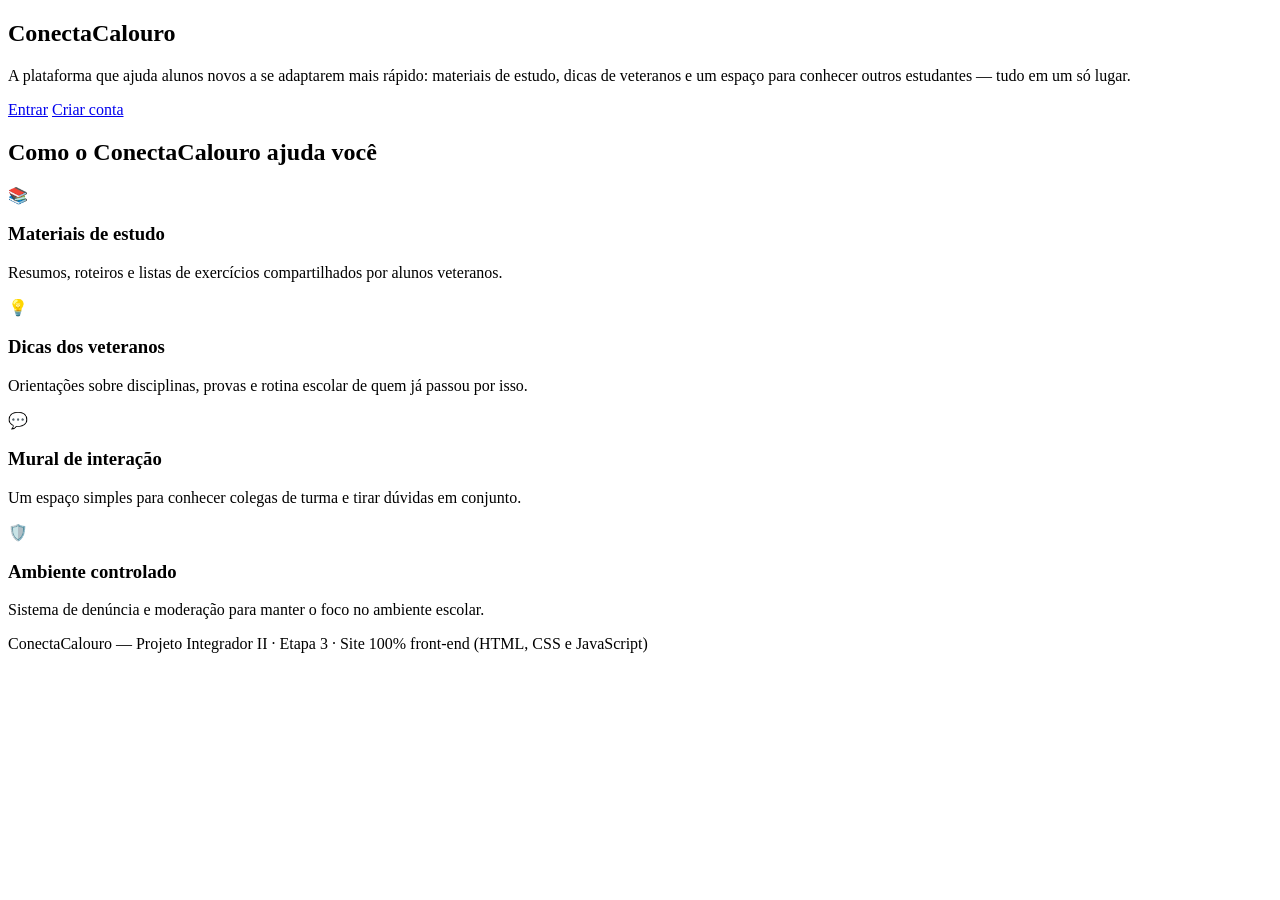
==== src/html/index.html @ 374172de "Add files via upload" ====
<!DOCTYPE html>
<html lang="pt-br">
<head>
  <meta charset="UTF-8" />
  <meta name="viewport" content="width=device-width, initial-scale=1.0" />
  <title>ConectaCalouro — Página Inicial</title>
  <link rel="stylesheet" href="css/style.css" />
</head>
<body>
  <nav class="navbar"><div id="navbar"></div></nav>

  <section class="hero">
    <h1>Conecta<span style="color:var(--accent)">Calouro</span></h1>
    <p class="tagline">
      A plataforma que ajuda alunos novos a se adaptarem mais rápido: materiais de estudo,
      dicas de veteranos e um espaço para conhecer outros estudantes — tudo em um só lugar.
    </p>
    <div class="hero-buttons">
      <a href="login.html" class="btn btn-primary">Entrar</a>
      <a href="cadastro.html" class="btn btn-outline">Criar conta</a>
    </div>
  </section>

  <section class="features">
    <div class="container">
      <h2>Como o ConectaCalouro ajuda você</h2>
      <div class="features-grid">
        <div class="feature-card">
          <div class="icon">📚</div>
          <h3>Materiais de estudo</h3>
          <p>Resumos, roteiros e listas de exercícios compartilhados por alunos veteranos.</p>
        </div>
        <div class="feature-card">
          <div class="icon">💡</div>
          <h3>Dicas dos veteranos</h3>
          <p>Orientações sobre disciplinas, provas e rotina escolar de quem já passou por isso.</p>
        </div>
        <div class="feature-card">
          <div class="icon">💬</div>
          <h3>Mural de interação</h3>
          <p>Um espaço simples para conhecer colegas de turma e tirar dúvidas em conjunto.</p>
        </div>
        <div class="feature-card">
          <div class="icon">🛡️</div>
          <h3>Ambiente controlado</h3>
          <p>Sistema de denúncia e moderação para manter o foco no ambiente escolar.</p>
        </div>
      </div>
    </div>
  </section>

  <footer class="site-footer">
    ConectaCalouro — Projeto Integrador II · Etapa 3 · Site 100% front-end (HTML, CSS e JavaScript)
  </footer>

  <script src="js/dados.js"></script>
  <script src="js/auth.js"></script>
  <script src="js/script.js"></script>
  <script>ccRenderNavbar("home");</script>
</body>
</html>
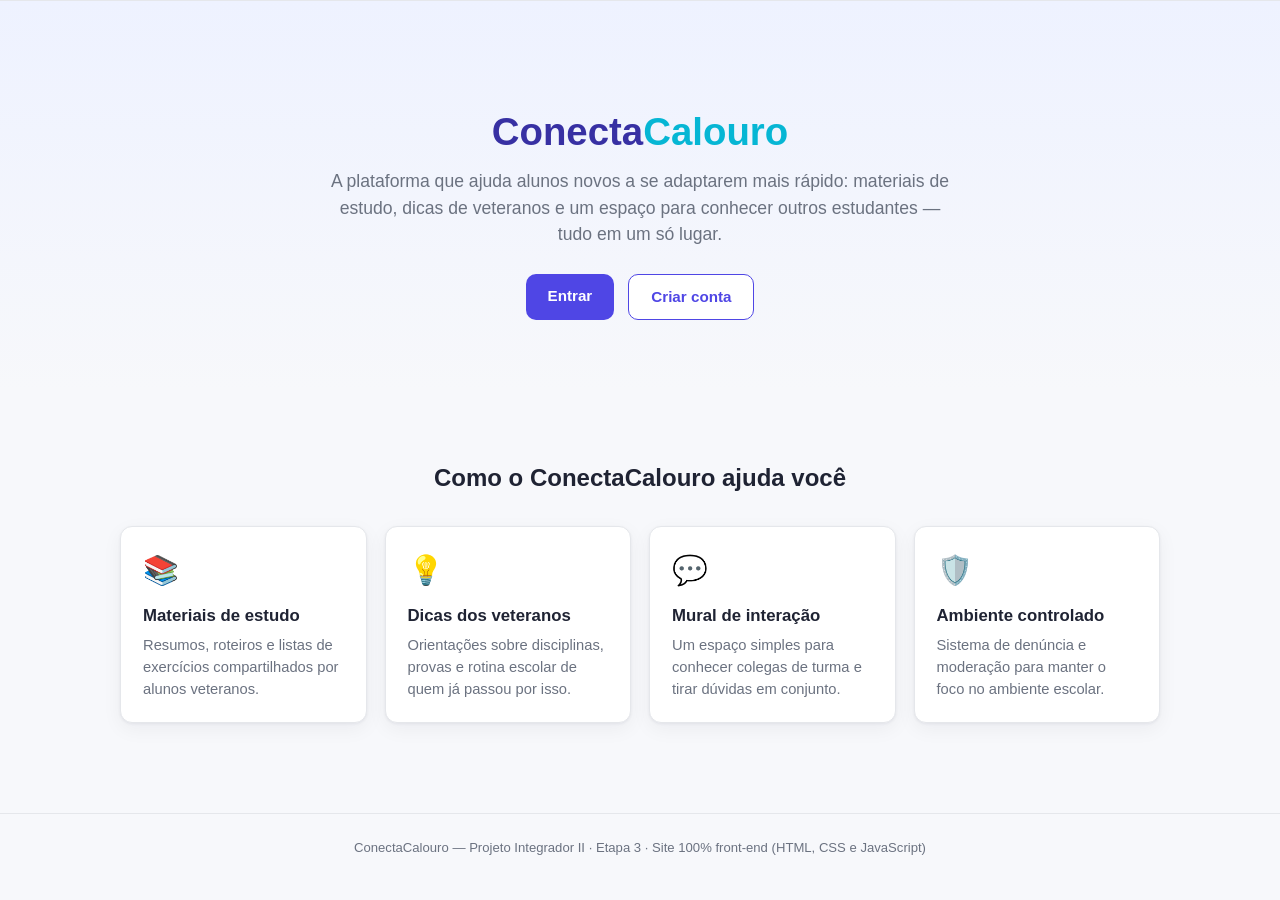
==== commit e8bc4495: "Fix CSS file path case sensitivity" ====
--- a/src/html/index.html
+++ b/src/html/index.html
@@ -4,7 +4,7 @@
   <meta charset="UTF-8" />
   <meta name="viewport" content="width=device-width, initial-scale=1.0" />
   <title>ConectaCalouro — Página Inicial</title>
-  <link rel="stylesheet" href="css/style.css" />
+  <link rel="stylesheet" href="../css/style.css" />
 </head>
 <body>
   <nav class="navbar"><div id="navbar"></div></nav>
--- a/src/css/style.css
+++ b/src/css/style.css
@@ -0,0 +1,447 @@
+/* ===========================================================
+   ConectaCalouro — style.css
+   Projeto Integrador II — Etapa 3
+   =========================================================== */
+
+:root {
+  --primary: #4f46e5;
+  --primary-dark: #3730a3;
+  --primary-light: #eef2ff;
+  --accent: #06b6d4;
+  --bg: #f7f8fb;
+  --card-bg: #ffffff;
+  --text: #1f2333;
+  --muted: #6b7280;
+  --border: #e5e7eb;
+  --success: #16a34a;
+  --success-bg: #dcfce7;
+  --danger: #dc2626;
+  --danger-bg: #fee2e2;
+  --warning: #d97706;
+  --warning-bg: #fef3c7;
+  --radius: 12px;
+  --shadow: 0 1px 3px rgba(20, 20, 43, 0.06), 0 6px 20px rgba(20, 20, 43, 0.05);
+  --font: "Segoe UI", Roboto, "Helvetica Neue", Arial, sans-serif;
+}
+
+* { box-sizing: border-box; }
+
+html, body {
+  margin: 0;
+  padding: 0;
+  font-family: var(--font);
+  background: var(--bg);
+  color: var(--text);
+  line-height: 1.5;
+}
+
+a { color: inherit; text-decoration: none; }
+img { max-width: 100%; display: block; }
+
+.container {
+  max-width: 1080px;
+  margin: 0 auto;
+  padding: 0 20px;
+}
+
+/* ---------- Navbar ---------- */
+.navbar {
+  background: var(--card-bg);
+  border-bottom: 1px solid var(--border);
+  position: sticky;
+  top: 0;
+  z-index: 50;
+}
+
+.navbar-inner {
+  max-width: 1080px;
+  margin: 0 auto;
+  padding: 14px 20px;
+  display: flex;
+  align-items: center;
+  justify-content: space-between;
+  flex-wrap: wrap;
+  gap: 10px;
+}
+
+.brand {
+  font-size: 1.25rem;
+  font-weight: 800;
+  color: var(--primary);
+  display: flex;
+  align-items: center;
+  gap: 8px;
+}
+
+.brand span.dot { color: var(--accent); }
+
+.nav-links {
+  display: flex;
+  align-items: center;
+  gap: 6px;
+  flex-wrap: wrap;
+}
+
+.nav-links a, .nav-links button {
+  font-size: 0.92rem;
+  padding: 8px 12px;
+  border-radius: 8px;
+  color: var(--muted);
+  background: transparent;
+  border: none;
+  cursor: pointer;
+  font-family: var(--font);
+}
+
+.nav-links a:hover, .nav-links button:hover {
+  background: var(--primary-light);
+  color: var(--primary-dark);
+}
+
+.nav-links a.active {
+  background: var(--primary-light);
+  color: var(--primary-dark);
+  font-weight: 600;
+}
+
+.nav-user {
+  font-size: 0.85rem;
+  color: var(--muted);
+  padding: 6px 12px;
+  background: var(--bg);
+  border-radius: 8px;
+  border: 1px solid var(--border);
+}
+
+.badge-tipo {
+  display: inline-block;
+  padding: 2px 8px;
+  border-radius: 999px;
+  font-size: 0.72rem;
+  font-weight: 700;
+  text-transform: uppercase;
+  margin-left: 6px;
+}
+.badge-novato { background: var(--warning-bg); color: var(--warning); }
+.badge-veterano { background: var(--success-bg); color: var(--success); }
+.badge-admin { background: #ede9fe; color: #6d28d9; }
+
+/* ---------- Hero ---------- */
+.hero {
+  padding: 70px 20px;
+  text-align: center;
+  background: linear-gradient(180deg, var(--primary-light), var(--bg));
+}
+
+.hero h1 {
+  font-size: 2.4rem;
+  margin-bottom: 8px;
+  color: var(--primary-dark);
+}
+
+.hero p.tagline {
+  font-size: 1.1rem;
+  color: var(--muted);
+  max-width: 620px;
+  margin: 0 auto 26px;
+}
+
+.hero-buttons {
+  display: flex;
+  gap: 14px;
+  justify-content: center;
+  flex-wrap: wrap;
+}
+
+.features {
+  padding: 50px 20px;
+}
+
+.features h2 {
+  text-align: center;
+  margin-bottom: 30px;
+}
+
+.features-grid {
+  display: grid;
+  grid-template-columns: repeat(auto-fit, minmax(220px, 1fr));
+  gap: 18px;
+}
+
+.feature-card {
+  background: var(--card-bg);
+  border: 1px solid var(--border);
+  border-radius: var(--radius);
+  padding: 22px;
+  box-shadow: var(--shadow);
+}
+
+.feature-card .icon { font-size: 1.8rem; margin-bottom: 10px; }
+.feature-card h3 { margin: 0 0 6px; font-size: 1.05rem; }
+.feature-card p { margin: 0; color: var(--muted); font-size: 0.92rem; }
+
+/* ---------- Buttons ---------- */
+.btn {
+  display: inline-block;
+  padding: 11px 22px;
+  border-radius: 10px;
+  border: none;
+  font-weight: 600;
+  font-size: 0.95rem;
+  cursor: pointer;
+  font-family: var(--font);
+  transition: transform 0.05s ease, opacity 0.15s ease;
+}
+.btn:active { transform: scale(0.98); }
+
+.btn-primary { background: var(--primary); color: #fff; }
+.btn-primary:hover { background: var(--primary-dark); }
+
+.btn-outline { background: #fff; color: var(--primary); border: 1.5px solid var(--primary); }
+.btn-outline:hover { background: var(--primary-light); }
+
+.btn-danger { background: var(--danger-bg); color: var(--danger); }
+.btn-danger:hover { opacity: 0.85; }
+
+.btn-success { background: var(--success-bg); color: var(--success); }
+.btn-sm { padding: 6px 12px; font-size: 0.82rem; border-radius: 8px; }
+.btn-block { width: 100%; }
+.btn[disabled] { opacity: 0.5; cursor: not-allowed; }
+
+/* ---------- Forms ---------- */
+.auth-wrap {
+  min-height: calc(100vh - 60px);
+  display: flex;
+  align-items: center;
+  justify-content: center;
+  padding: 40px 16px;
+}
+
+.card {
+  background: var(--card-bg);
+  border: 1px solid var(--border);
+  border-radius: var(--radius);
+  box-shadow: var(--shadow);
+  padding: 26px;
+}
+
+.auth-card { width: 100%; max-width: 400px; }
+.auth-card h1 { font-size: 1.4rem; margin-top: 0; text-align: center; color: var(--primary-dark); }
+.auth-card p.sub { text-align: center; color: var(--muted); font-size: 0.88rem; margin-top: -6px; margin-bottom: 20px; }
+
+.field { margin-bottom: 16px; }
+.field label { display: block; font-size: 0.85rem; font-weight: 600; margin-bottom: 5px; }
+.field input, .field select, .field textarea {
+  width: 100%;
+  padding: 10px 12px;
+  border-radius: 8px;
+  border: 1px solid var(--border);
+  font-family: var(--font);
+  font-size: 0.94rem;
+  background: #fff;
+}
+.field input:focus, .field select:focus, .field textarea:focus {
+  outline: none;
+  border-color: var(--primary);
+}
+.field .hint { font-size: 0.78rem; color: var(--muted); margin-top: 4px; }
+
+.auth-switch { text-align: center; margin-top: 16px; font-size: 0.88rem; color: var(--muted); }
+.auth-switch a { color: var(--primary); font-weight: 600; }
+
+.demo-box {
+  margin-top: 18px;
+  padding: 12px 14px;
+  background: var(--bg);
+  border: 1px dashed var(--border);
+  border-radius: 8px;
+  font-size: 0.78rem;
+  color: var(--muted);
+}
+.demo-box b { color: var(--text); }
+
+/* ---------- Page layout ---------- */
+.page {
+  max-width: 1080px;
+  margin: 0 auto;
+  padding: 30px 20px 60px;
+}
+
+.page-header {
+  display: flex;
+  align-items: center;
+  justify-content: space-between;
+  flex-wrap: wrap;
+  gap: 10px;
+  margin-bottom: 22px;
+}
+
+.page-header h1 { margin: 0; font-size: 1.6rem; }
+.page-header p { margin: 4px 0 0; color: var(--muted); font-size: 0.92rem; }
+
+.toolbar {
+  display: flex;
+  gap: 10px;
+  flex-wrap: wrap;
+  margin-bottom: 20px;
+  align-items: center;
+}
+
+.toolbar select, .toolbar input {
+  padding: 9px 12px;
+  border-radius: 8px;
+  border: 1px solid var(--border);
+  font-family: var(--font);
+}
+
+/* ---------- Cards grid ---------- */
+.grid {
+  display: grid;
+  grid-template-columns: repeat(auto-fill, minmax(260px, 1fr));
+  gap: 16px;
+}
+
+.item-card {
+  background: var(--card-bg);
+  border: 1px solid var(--border);
+  border-radius: var(--radius);
+  padding: 18px;
+  box-shadow: var(--shadow);
+  display: flex;
+  flex-direction: column;
+  gap: 8px;
+}
+
+.item-card .tag {
+  align-self: flex-start;
+  background: var(--primary-light);
+  color: var(--primary-dark);
+  font-size: 0.72rem;
+  font-weight: 700;
+  padding: 3px 9px;
+  border-radius: 999px;
+  text-transform: uppercase;
+}
+
+.item-card h3 { margin: 0; font-size: 1.05rem; }
+.item-card p.desc { margin: 0; color: var(--muted); font-size: 0.9rem; flex-grow: 1; }
+.item-card .meta { font-size: 0.78rem; color: var(--muted); }
+.item-card .actions { display: flex; gap: 8px; margin-top: 6px; flex-wrap: wrap; }
+
+/* ---------- Mural / publicações ---------- */
+.post {
+  background: var(--card-bg);
+  border: 1px solid var(--border);
+  border-radius: var(--radius);
+  padding: 18px;
+  margin-bottom: 16px;
+  box-shadow: var(--shadow);
+}
+.post .post-head {
+  display: flex;
+  justify-content: space-between;
+  align-items: center;
+  margin-bottom: 8px;
+}
+.post .autor { font-weight: 700; font-size: 0.92rem; }
+.post .data { font-size: 0.76rem; color: var(--muted); }
+.post .texto { font-size: 0.95rem; margin-bottom: 10px; }
+.post .actions { display: flex; gap: 10px; }
+.post .comentarios {
+  margin-top: 10px;
+  padding-top: 10px;
+  border-top: 1px solid var(--border);
+  display: flex;
+  flex-direction: column;
+  gap: 8px;
+}
+.comentario { font-size: 0.85rem; background: var(--bg); padding: 8px 10px; border-radius: 8px; }
+.comentario b { font-size: 0.82rem; }
+.comment-form { display: flex; gap: 8px; margin-top: 8px; }
+.comment-form input { flex: 1; }
+
+/* ---------- Table (admin) ---------- */
+table { width: 100%; border-collapse: collapse; background: var(--card-bg); border-radius: var(--radius); overflow: hidden; box-shadow: var(--shadow); }
+th, td { padding: 11px 14px; text-align: left; font-size: 0.88rem; border-bottom: 1px solid var(--border); }
+th { background: var(--bg); font-size: 0.78rem; text-transform: uppercase; color: var(--muted); }
+tr:last-child td { border-bottom: none; }
+
+.tabs { display: flex; gap: 6px; margin-bottom: 20px; border-bottom: 1px solid var(--border); }
+.tab-btn {
+  padding: 10px 16px;
+  border: none;
+  background: none;
+  cursor: pointer;
+  font-family: var(--font);
+  font-size: 0.9rem;
+  color: var(--muted);
+  border-bottom: 2px solid transparent;
+}
+.tab-btn.active { color: var(--primary); border-bottom-color: var(--primary); font-weight: 700; }
+.tab-panel { display: none; }
+.tab-panel.active { display: block; }
+
+/* ---------- Alerts / toast ---------- */
+.alert {
+  padding: 12px 14px;
+  border-radius: 8px;
+  font-size: 0.88rem;
+  margin-bottom: 16px;
+}
+.alert-error { background: var(--danger-bg); color: var(--danger); }
+.alert-success { background: var(--success-bg); color: var(--success); }
+.alert-info { background: var(--primary-light); color: var(--primary-dark); }
+
+#toast-container {
+  position: fixed;
+  top: 18px;
+  right: 18px;
+  z-index: 999;
+  display: flex;
+  flex-direction: column;
+  gap: 10px;
+}
+.toast {
+  min-width: 220px;
+  max-width: 320px;
+  padding: 12px 16px;
+  border-radius: 10px;
+  box-shadow: var(--shadow);
+  font-size: 0.88rem;
+  font-weight: 600;
+  animation: slidein 0.2s ease;
+}
+.toast-success { background: var(--success); color: #fff; }
+.toast-error { background: var(--danger); color: #fff; }
+.toast-info { background: var(--primary); color: #fff; }
+
+@keyframes slidein {
+  from { transform: translateX(30px); opacity: 0; }
+  to { transform: translateX(0); opacity: 1; }
+}
+
+.empty-state {
+  text-align: center;
+  padding: 40px 20px;
+  color: var(--muted);
+  background: var(--card-bg);
+  border: 1px dashed var(--border);
+  border-radius: var(--radius);
+}
+
+.status-pendente { color: var(--warning); font-weight: 700; }
+.status-resolvida { color: var(--success); font-weight: 700; }
+
+footer.site-footer {
+  text-align: center;
+  padding: 24px;
+  color: var(--muted);
+  font-size: 0.82rem;
+  border-top: 1px solid var(--border);
+  margin-top: 40px;
+}
+
+@media (max-width: 640px) {
+  .hero h1 { font-size: 1.8rem; }
+  .navbar-inner { flex-direction: column; align-items: flex-start; }
+}
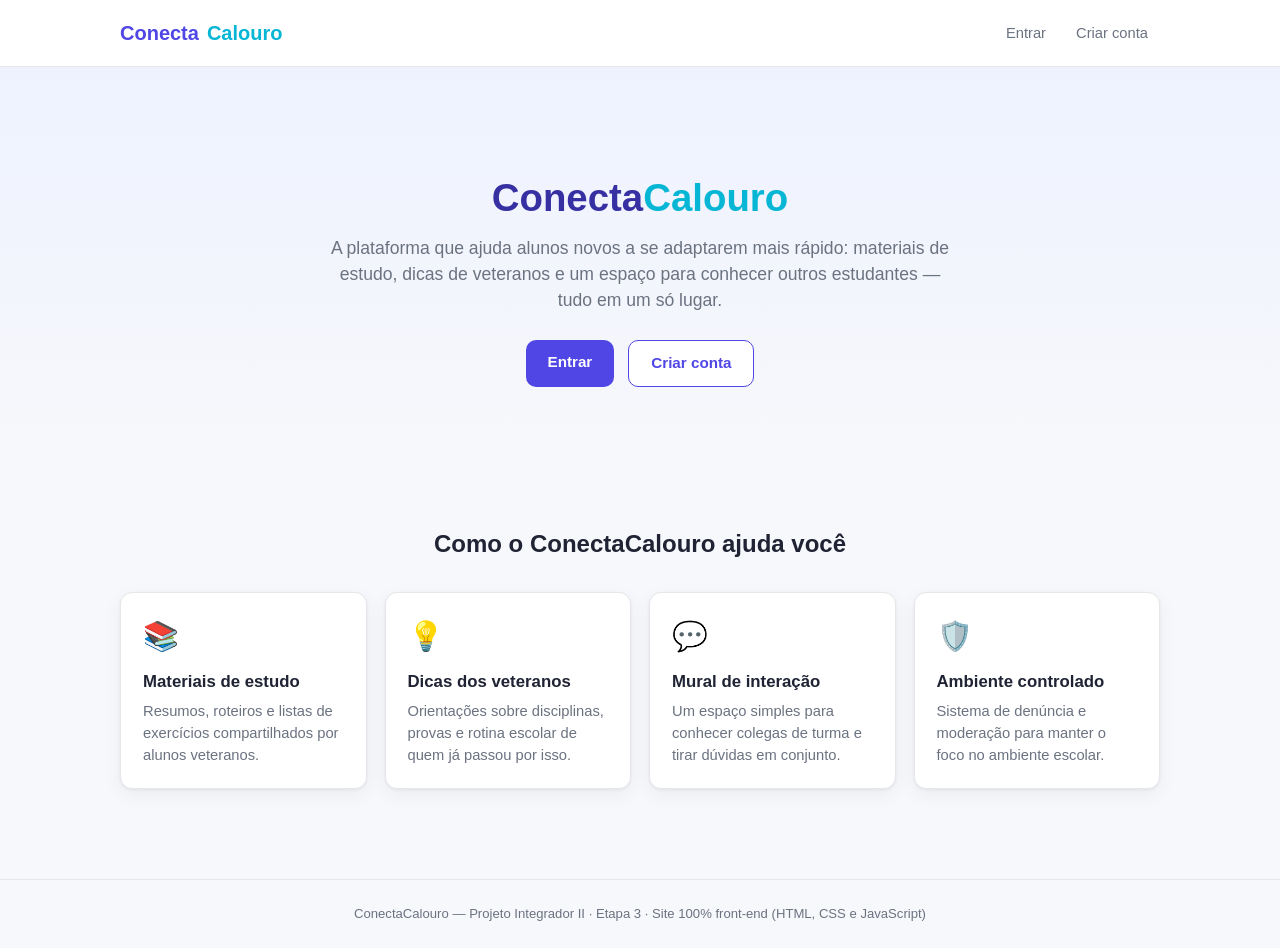
==== commit f9556cdb: "Update index.html" ====
--- a/src/html/index.html
+++ b/src/html/index.html
@@ -53,9 +53,9 @@
     ConectaCalouro — Projeto Integrador II · Etapa 3 · Site 100% front-end (HTML, CSS e JavaScript)
   </footer>
 
-  <script src="js/dados.js"></script>
-  <script src="js/auth.js"></script>
-  <script src="js/script.js"></script>
-  <script>ccRenderNavbar("home");</script>
+<script src="../js/dados.js"></script>
+<script src="../js/auth.js"></script>
+<script src="../js/script.js"></script>
+<script>ccRenderNavbar("home");</script>
 </body>
 </html>
